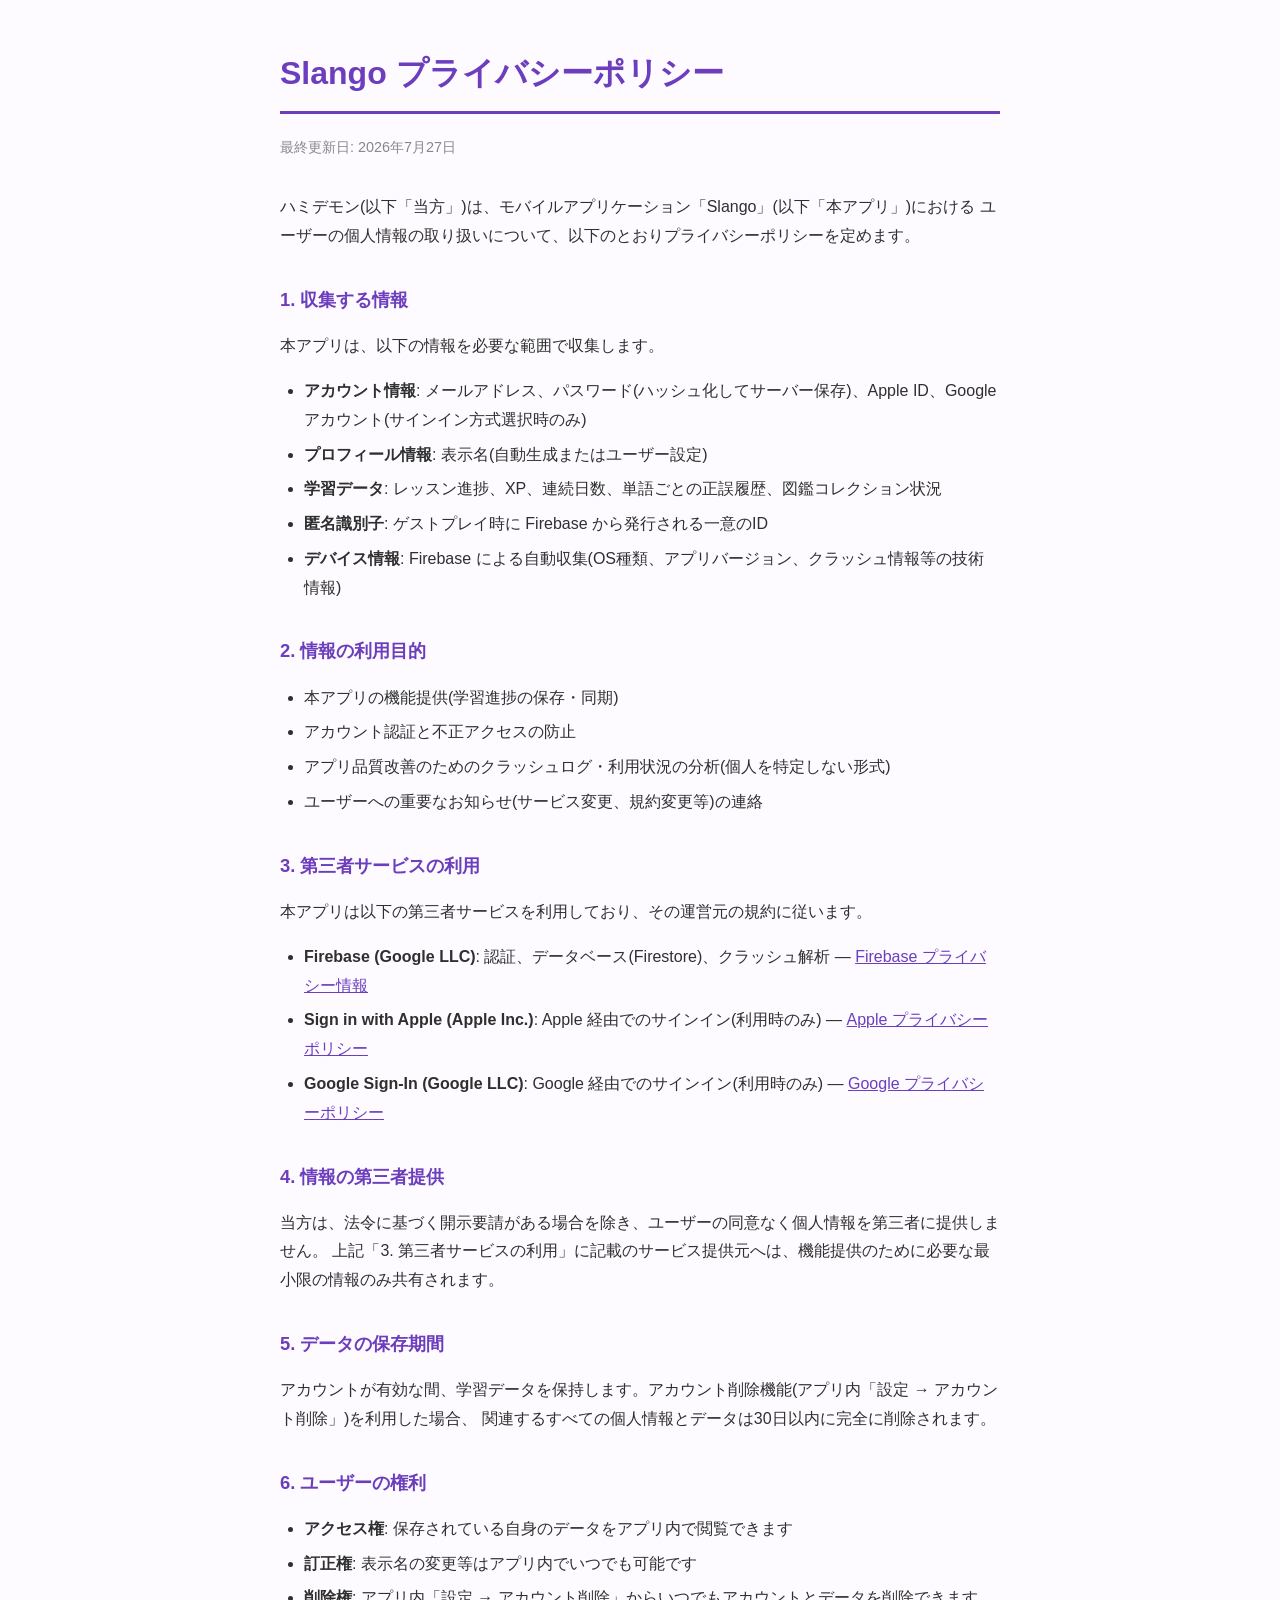
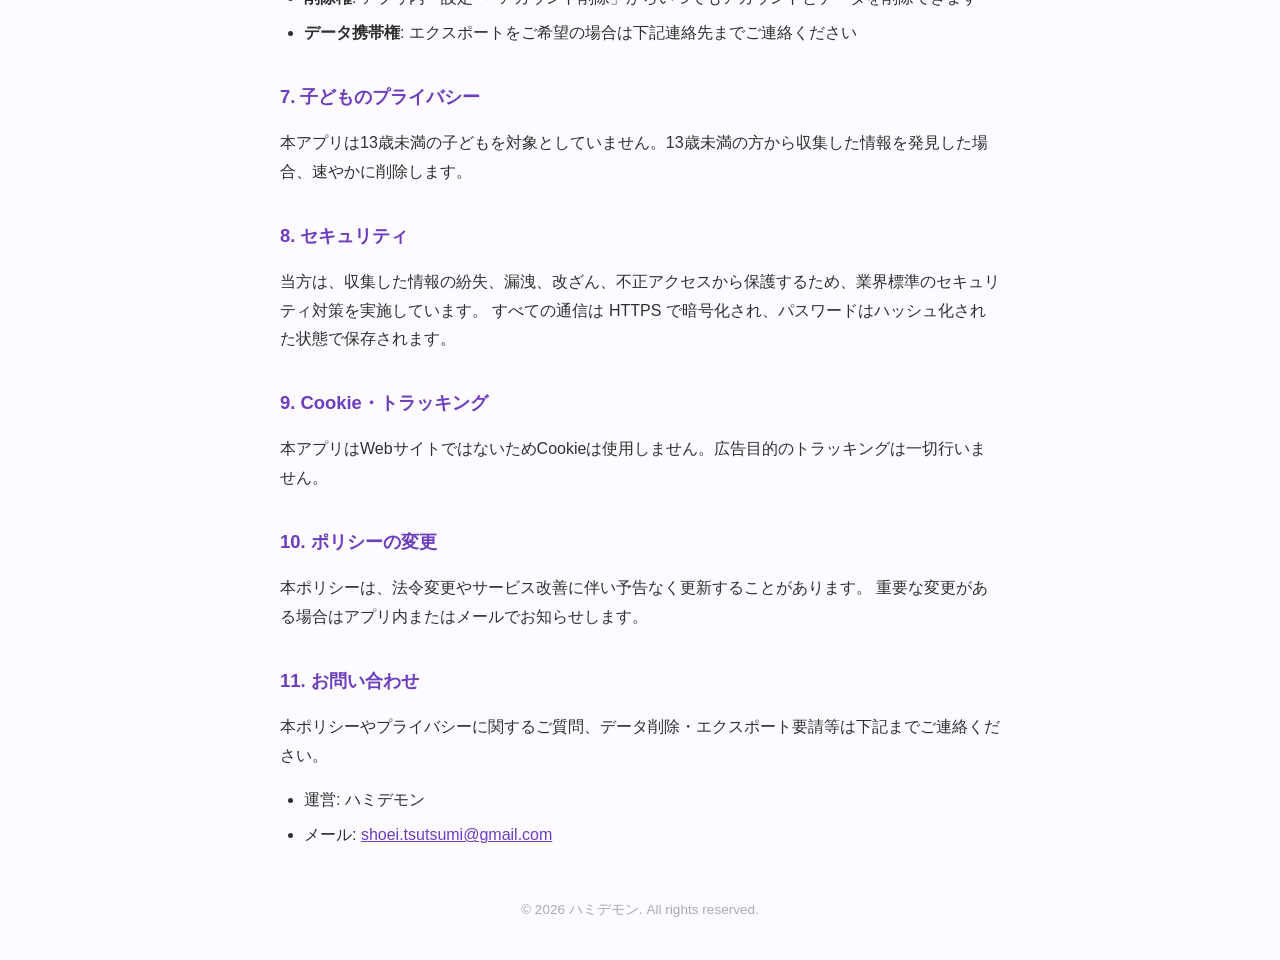
==== privacy-policy.htm @ 934bf62c "Add files via upload" ====
<!DOCTYPE html>
<html lang="ja">
<head>
<meta charset="UTF-8">
<meta name="viewport" content="width=device-width, initial-scale=1.0">
<title>プライバシーポリシー - Slango</title>
<style>
  body {
    font-family: -apple-system, BlinkMacSystemFont, "Hiragino Sans", "Meiryo", sans-serif;
    line-height: 1.8;
    max-width: 720px;
    margin: 0 auto;
    padding: 24px;
    color: #2f2f2f;
    background: #fdfbff;
  }
  h1 { color: #6C3EBD; border-bottom: 3px solid #6C3EBD; padding-bottom: 8px; }
  h2 { color: #6C3EBD; margin-top: 32px; font-size: 1.15em; }
  ul { padding-left: 24px; }
  li { margin-bottom: 6px; }
  code { background: #f0e8fa; padding: 2px 6px; border-radius: 4px; font-size: 0.9em; }
  .meta { color: #888; font-size: 0.9em; margin-bottom: 32px; }
  a { color: #6C3EBD; }
</style>
</head>
<body>

<h1>Slango プライバシーポリシー</h1>
<p class="meta">最終更新日: 2026年7月27日</p>

<p>
ハミデモン(以下「当方」)は、モバイルアプリケーション「Slango」(以下「本アプリ」)における
ユーザーの個人情報の取り扱いについて、以下のとおりプライバシーポリシーを定めます。
</p>

<h2>1. 収集する情報</h2>
<p>本アプリは、以下の情報を必要な範囲で収集します。</p>
<ul>
  <li><strong>アカウント情報</strong>: メールアドレス、パスワード(ハッシュ化してサーバー保存)、Apple ID、Google アカウント(サインイン方式選択時のみ)</li>
  <li><strong>プロフィール情報</strong>: 表示名(自動生成またはユーザー設定)</li>
  <li><strong>学習データ</strong>: レッスン進捗、XP、連続日数、単語ごとの正誤履歴、図鑑コレクション状況</li>
  <li><strong>匿名識別子</strong>: ゲストプレイ時に Firebase から発行される一意のID</li>
  <li><strong>デバイス情報</strong>: Firebase による自動収集(OS種類、アプリバージョン、クラッシュ情報等の技術情報)</li>
</ul>

<h2>2. 情報の利用目的</h2>
<ul>
  <li>本アプリの機能提供(学習進捗の保存・同期)</li>
  <li>アカウント認証と不正アクセスの防止</li>
  <li>アプリ品質改善のためのクラッシュログ・利用状況の分析(個人を特定しない形式)</li>
  <li>ユーザーへの重要なお知らせ(サービス変更、規約変更等)の連絡</li>
</ul>

<h2>3. 第三者サービスの利用</h2>
<p>本アプリは以下の第三者サービスを利用しており、その運営元の規約に従います。</p>
<ul>
  <li><strong>Firebase (Google LLC)</strong>: 認証、データベース(Firestore)、クラッシュ解析 —
    <a href="https://firebase.google.com/support/privacy" target="_blank">Firebase プライバシー情報</a></li>
  <li><strong>Sign in with Apple (Apple Inc.)</strong>: Apple 経由でのサインイン(利用時のみ) —
    <a href="https://www.apple.com/legal/privacy/" target="_blank">Apple プライバシーポリシー</a></li>
  <li><strong>Google Sign-In (Google LLC)</strong>: Google 経由でのサインイン(利用時のみ) —
    <a href="https://policies.google.com/privacy" target="_blank">Google プライバシーポリシー</a></li>
</ul>

<h2>4. 情報の第三者提供</h2>
<p>
当方は、法令に基づく開示要請がある場合を除き、ユーザーの同意なく個人情報を第三者に提供しません。
上記「3. 第三者サービスの利用」に記載のサービス提供元へは、機能提供のために必要な最小限の情報のみ共有されます。
</p>

<h2>5. データの保存期間</h2>
<p>
アカウントが有効な間、学習データを保持します。アカウント削除機能(アプリ内「設定 → アカウント削除」)を利用した場合、
関連するすべての個人情報とデータは30日以内に完全に削除されます。
</p>

<h2>6. ユーザーの権利</h2>
<ul>
  <li><strong>アクセス権</strong>: 保存されている自身のデータをアプリ内で閲覧できます</li>
  <li><strong>訂正権</strong>: 表示名の変更等はアプリ内でいつでも可能です</li>
  <li><strong>削除権</strong>: アプリ内「設定 → アカウント削除」からいつでもアカウントとデータを削除できます</li>
  <li><strong>データ携帯権</strong>: エクスポートをご希望の場合は下記連絡先までご連絡ください</li>
</ul>

<h2>7. 子どものプライバシー</h2>
<p>
本アプリは13歳未満の子どもを対象としていません。13歳未満の方から収集した情報を発見した場合、速やかに削除します。
</p>

<h2>8. セキュリティ</h2>
<p>
当方は、収集した情報の紛失、漏洩、改ざん、不正アクセスから保護するため、業界標準のセキュリティ対策を実施しています。
すべての通信は HTTPS で暗号化され、パスワードはハッシュ化された状態で保存されます。
</p>

<h2>9. Cookie・トラッキング</h2>
<p>
本アプリはWebサイトではないためCookieは使用しません。広告目的のトラッキングは一切行いません。
</p>

<h2>10. ポリシーの変更</h2>
<p>
本ポリシーは、法令変更やサービス改善に伴い予告なく更新することがあります。
重要な変更がある場合はアプリ内またはメールでお知らせします。
</p>

<h2>11. お問い合わせ</h2>
<p>
本ポリシーやプライバシーに関するご質問、データ削除・エクスポート要請等は下記までご連絡ください。
</p>
<ul>
  <li>運営: ハミデモン</li>
  <li>メール: <a href="mailto:shoei.tsutsumi@gmail.com">shoei.tsutsumi@gmail.com</a></li>
</ul>

<p style="text-align:center; color:#aaa; margin-top:48px; font-size:0.85em;">
© 2026 ハミデモン. All rights reserved.
</p>

</body>
</html>
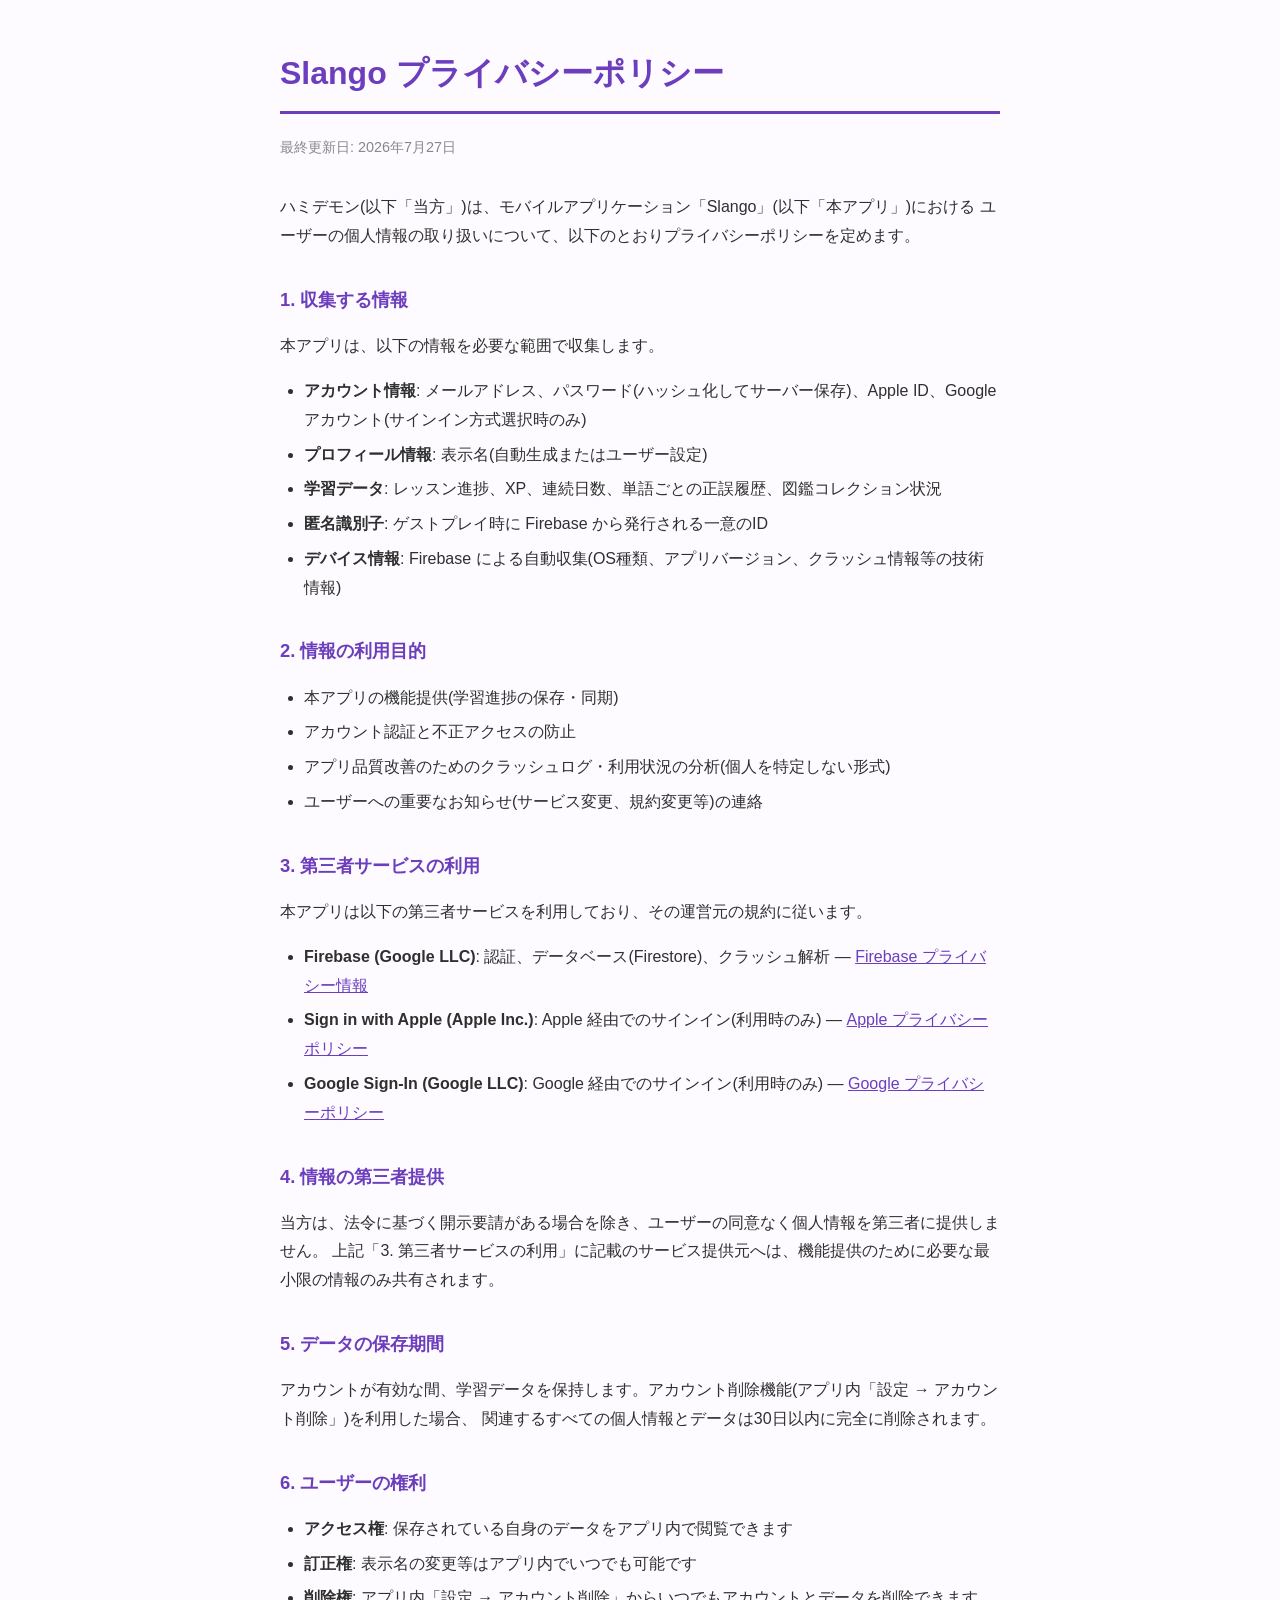
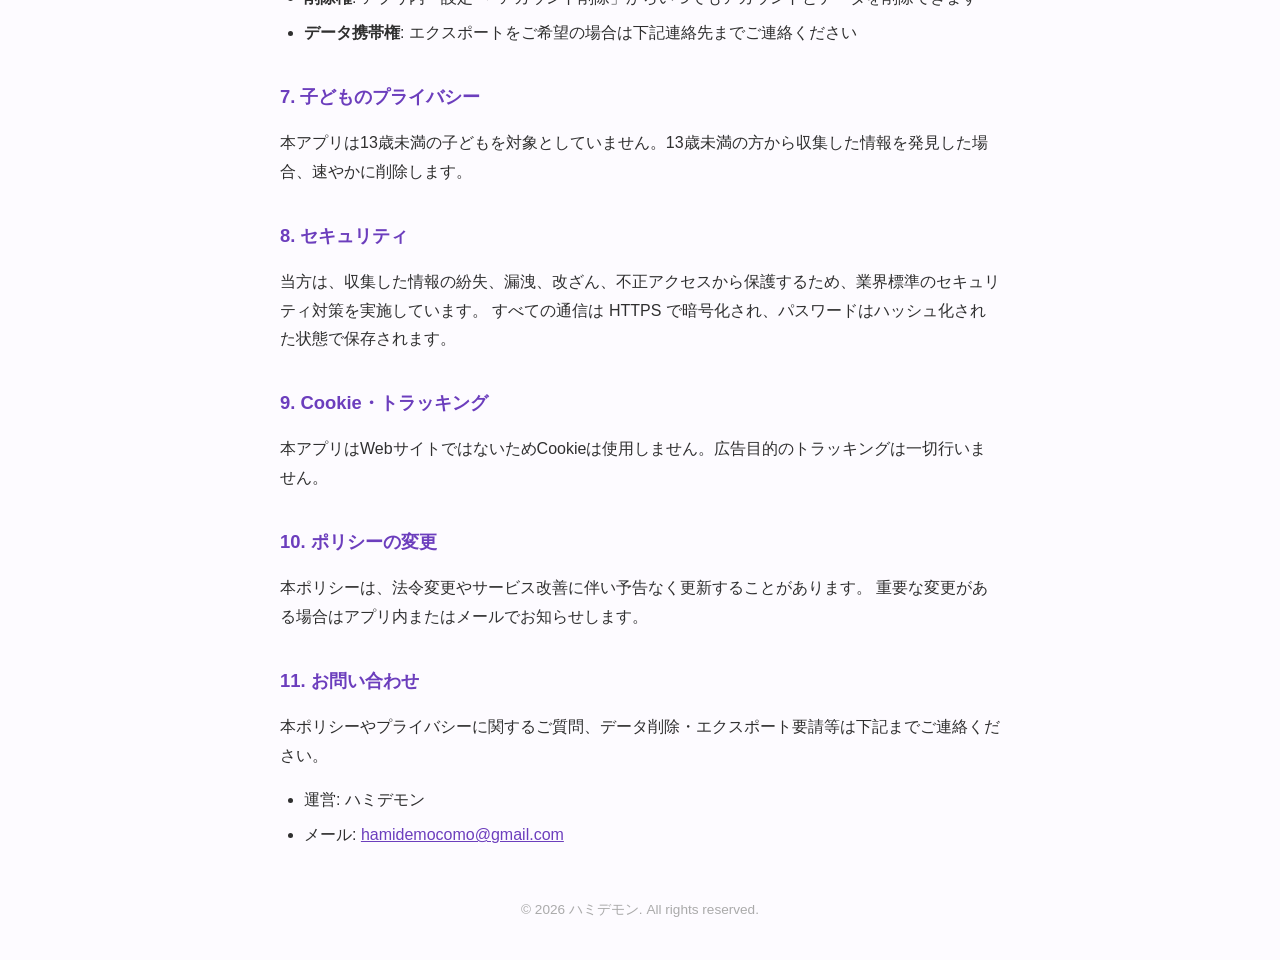
==== commit 1c2b9b6b: "Add files via upload" ====
--- a/privacy-policy.htm
+++ b/privacy-policy.htm
@@ -110,7 +110,7 @@
 </p>
 <ul>
   <li>運営: ハミデモン</li>
-  <li>メール: <a href="mailto:shoei.tsutsumi@gmail.com">shoei.tsutsumi@gmail.com</a></li>
+  <li>メール: <a href="mailto:hamidemocomo@gmail.com">hamidemocomo@gmail.com</a></li>
 </ul>
 
 <p style="text-align:center; color:#aaa; margin-top:48px; font-size:0.85em;">
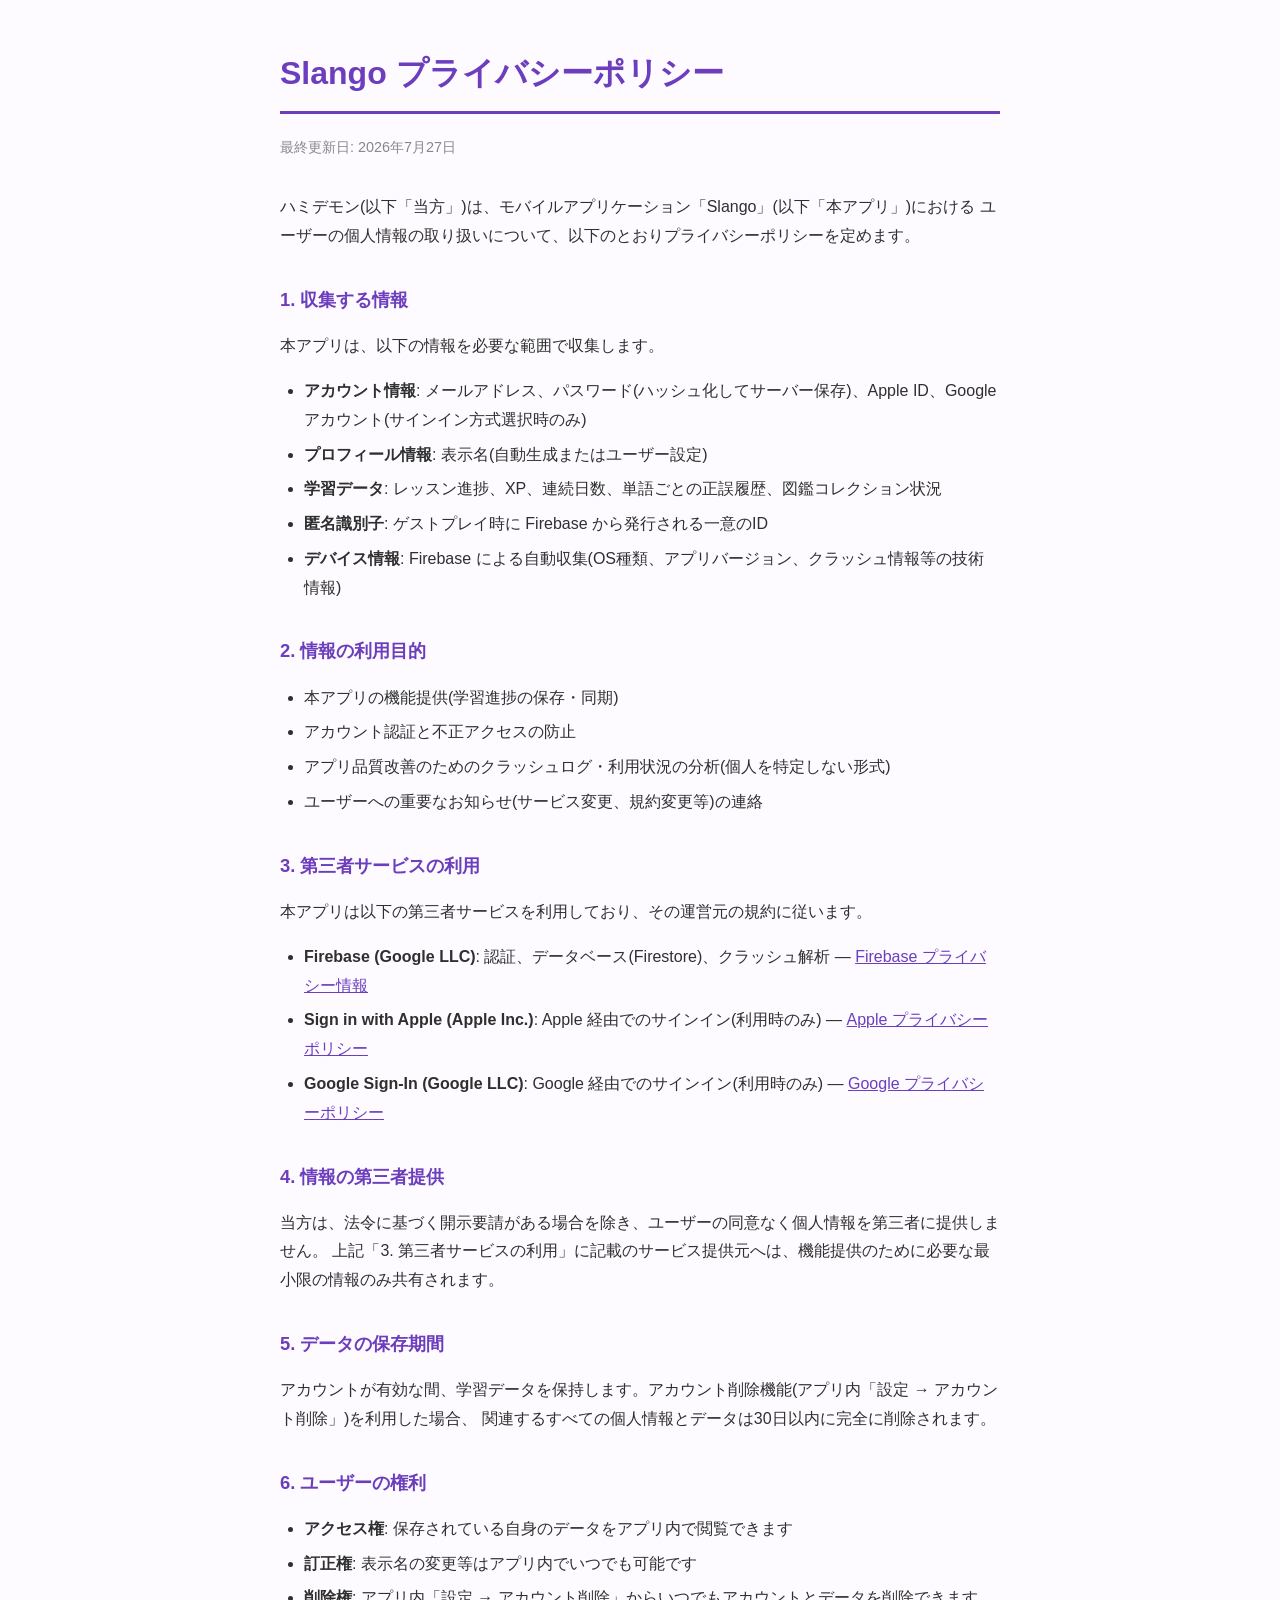
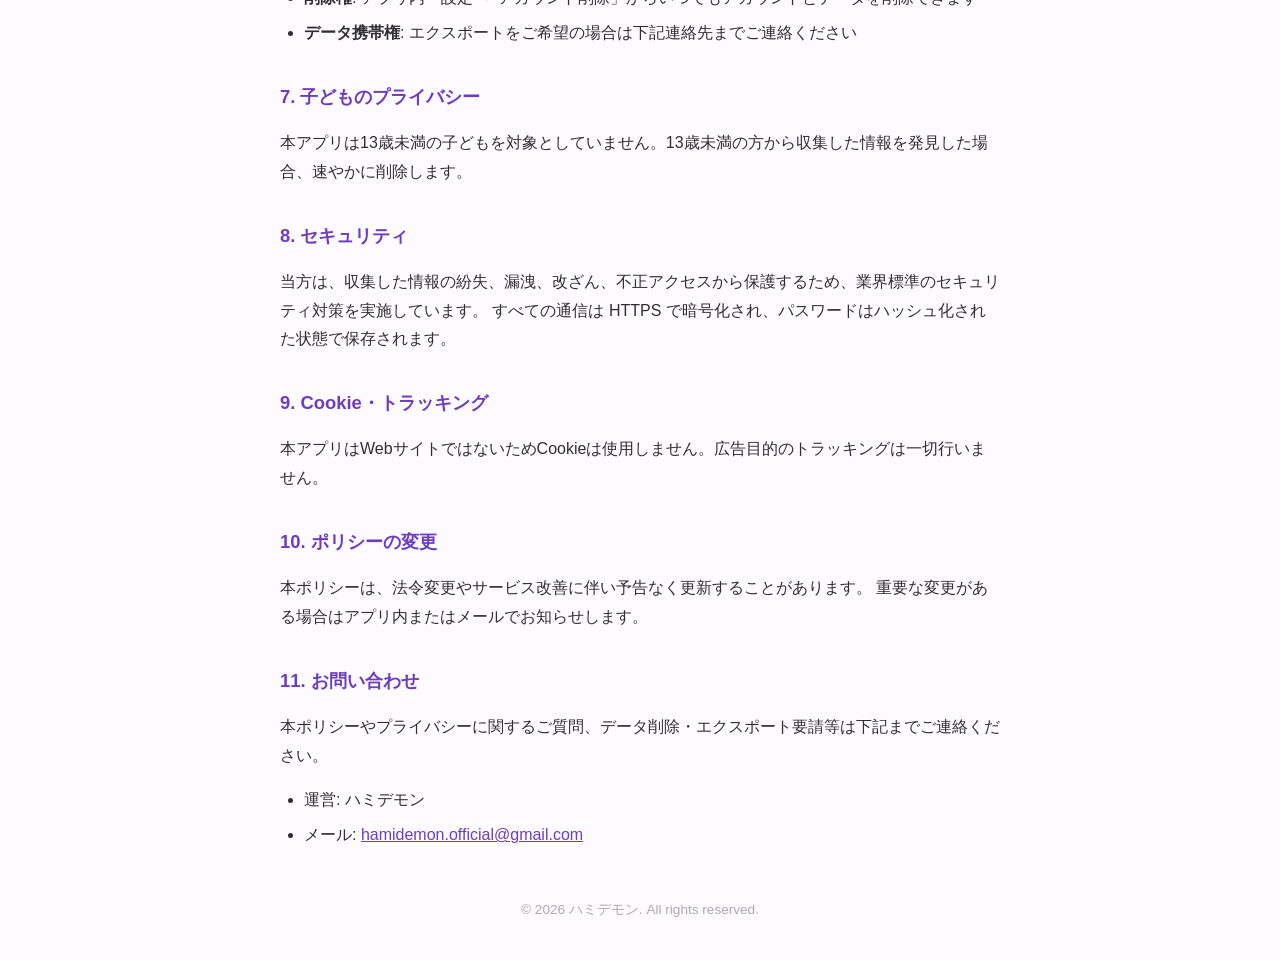
==== commit f47290c6: "Add files via upload" ====
--- a/privacy-policy.htm
+++ b/privacy-policy.htm
@@ -110,7 +110,7 @@
 </p>
 <ul>
   <li>運営: ハミデモン</li>
-  <li>メール: <a href="mailto:hamidemocomo@gmail.com">hamidemocomo@gmail.com</a></li>
+  <li>メール: <a href="mailto:hamidemon.official@gmail.com">hamidemon.official@gmail.com</a></li>
 </ul>
 
 <p style="text-align:center; color:#aaa; margin-top:48px; font-size:0.85em;">
